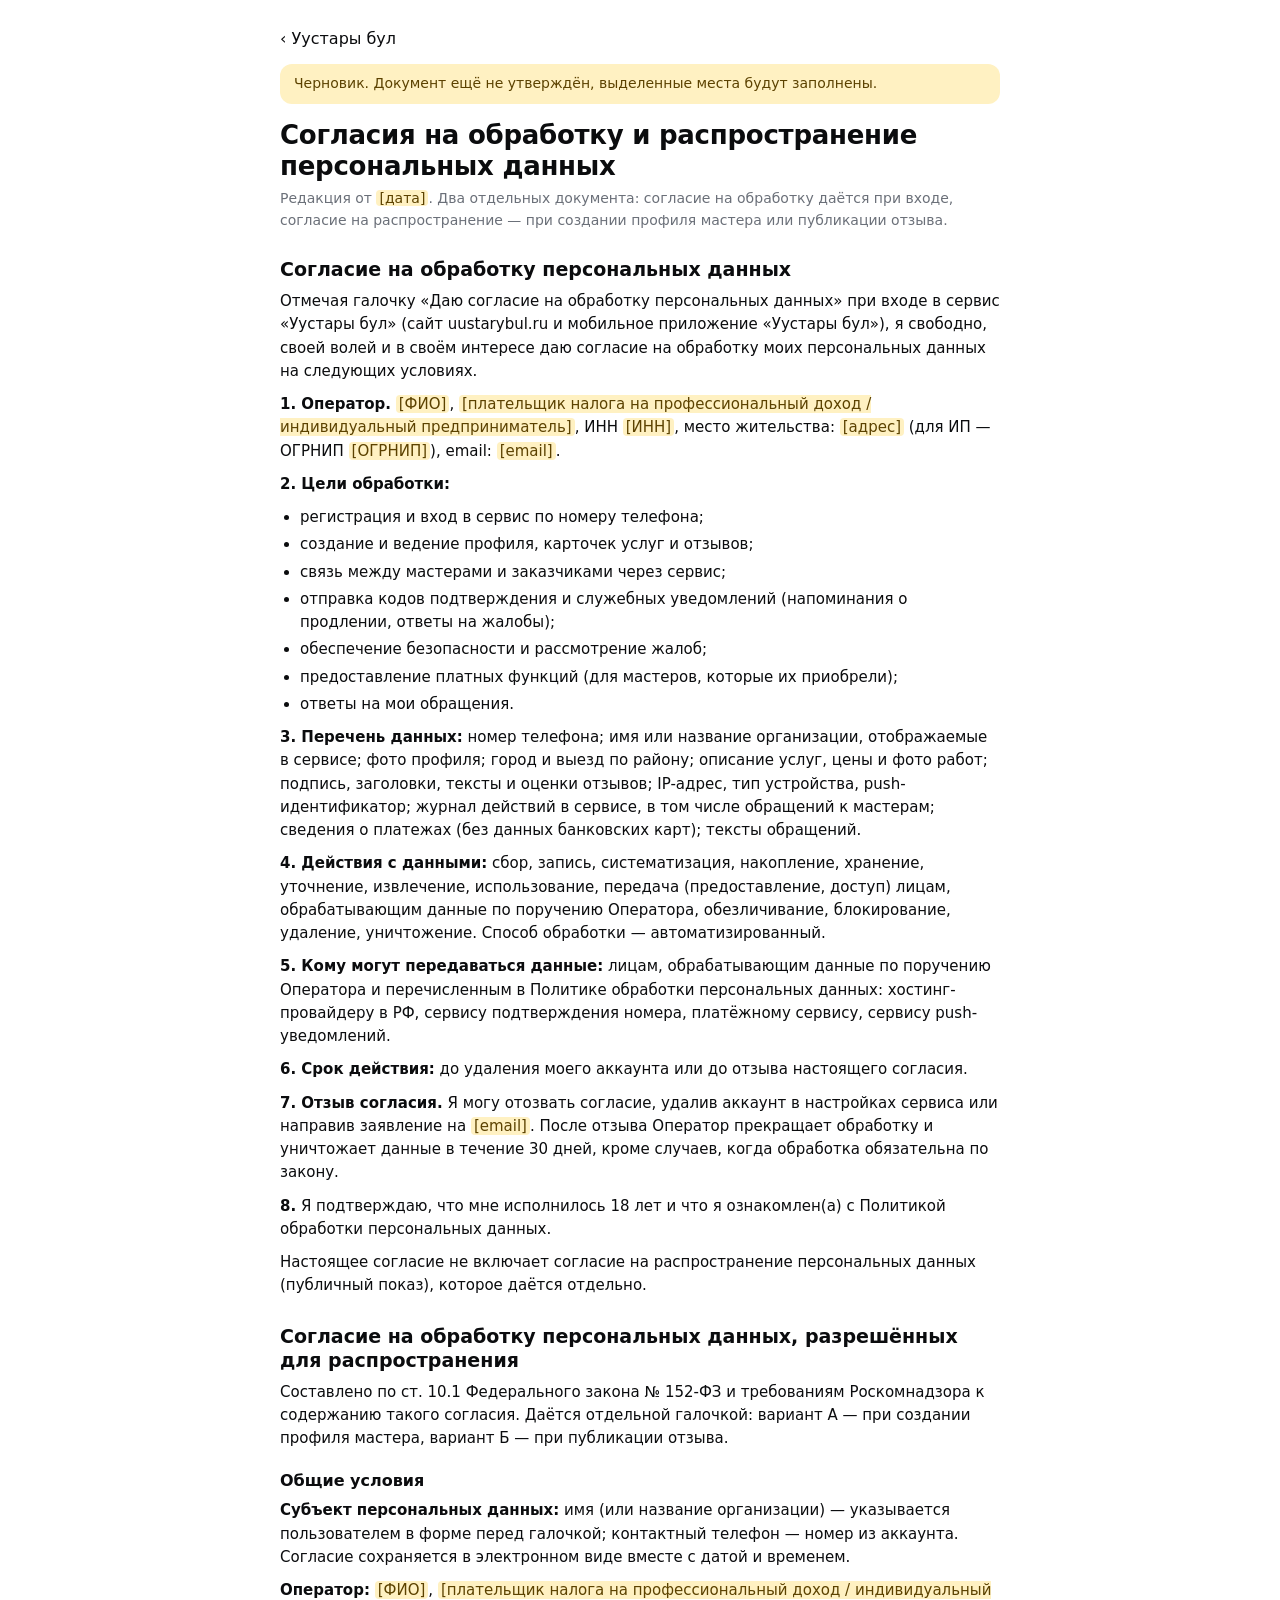
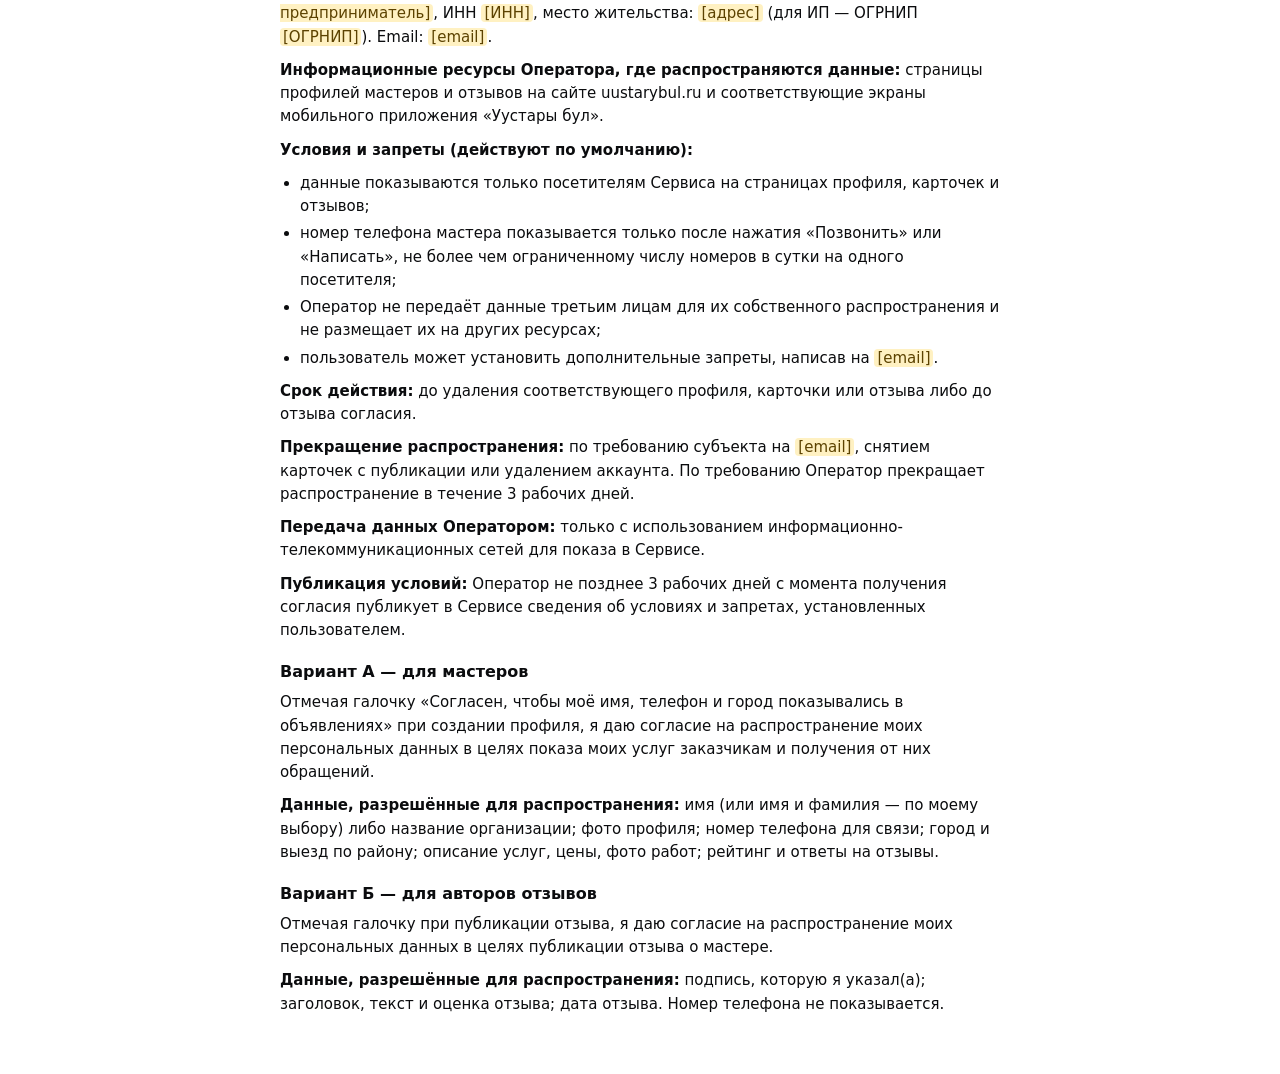
==== docs/consents.html @ a0ce07f3 "Документы в настройках (черновик): соглашение, политика, согласия, оферта — приведены к текущим реше" ====
<!doctype html>
<html lang="ru">
<head>
<meta charset="utf-8">
<meta name="viewport" content="width=device-width,initial-scale=1,viewport-fit=cover">
<title>Согласия на обработку и распространение персональных данных — Уустары бул</title>
<link rel="icon" type="image/png" href="../icons/favicon-64.png">
<style>
:root{--bg:#FFFFFF;--fg:#0B0C0E;--mu:#6B7079;--sf:#F4F4F6;--ln:#E5E5EA;--mk:#FFF1C2;--mkf:#5C4200;color-scheme:light}
@media (prefers-color-scheme:dark){:root{--bg:#1A1B1F;--fg:#F5F5F7;--mu:#9499A3;--sf:#24262B;--ln:#2E3035;--mk:#4A3B12;--mkf:#F7E2A6;color-scheme:dark}}
body{margin:0;background:var(--bg);color:var(--fg);font-family:'Onest',system-ui,-apple-system,'Segoe UI',sans-serif;-webkit-font-smoothing:antialiased}
main{max-width:720px;margin:0 auto;padding:16px 20px 48px}
a.back{display:inline-flex;align-items:center;height:44px;font-size:16px;font-weight:500;color:inherit;text-decoration:none}
</style>
<link rel="stylesheet" href="doc.css">
</head>
<body><main><a class="back" href="../">‹ Уустары бул</a>
<article class="doc">
<div class="draft">Черновик. Документ ещё не утверждён, выделенные места будут заполнены.</div>
<h1>Согласия на обработку и распространение персональных данных</h1>
<p class="meta">Редакция от <mark>[дата]</mark>. Два отдельных документа: согласие на обработку даётся при входе, согласие на распространение — при создании профиля мастера или публикации отзыва.</p>

<h2 id="processing">Согласие на обработку персональных данных</h2>
<p>Отмечая галочку «Даю согласие на обработку персональных данных» при входе в сервис «Уустары бул» (сайт uustarybul.ru и мобильное приложение «Уустары бул»), я свободно, своей волей и в своём интересе даю согласие на обработку моих персональных данных на следующих условиях.</p>
<p><b>1. Оператор.</b> <mark>[ФИО]</mark>, <mark>[плательщик налога на профессиональный доход / индивидуальный предприниматель]</mark>, ИНН <mark>[ИНН]</mark>, место жительства: <mark>[адрес]</mark> (для ИП — ОГРНИП <mark>[ОГРНИП]</mark>), email: <mark>[email]</mark>.</p>
<p><b>2. Цели обработки:</b></p>
<ul>
<li>регистрация и вход в сервис по номеру телефона;</li>
<li>создание и ведение профиля, карточек услуг и отзывов;</li>
<li>связь между мастерами и заказчиками через сервис;</li>
<li>отправка кодов подтверждения и служебных уведомлений (напоминания о продлении, ответы на жалобы);</li>
<li>обеспечение безопасности и рассмотрение жалоб;</li>
<li>предоставление платных функций (для мастеров, которые их приобрели);</li>
<li>ответы на мои обращения.</li>
</ul>
<p><b>3. Перечень данных:</b> номер телефона; имя или название организации, отображаемые в сервисе; фото профиля; город и выезд по району; описание услуг, цены и фото работ; подпись, заголовки, тексты и оценки отзывов; IP-адрес, тип устройства, push-идентификатор; журнал действий в сервисе, в том числе обращений к мастерам; сведения о платежах (без данных банковских карт); тексты обращений.</p>
<p><b>4. Действия с данными:</b> сбор, запись, систематизация, накопление, хранение, уточнение, извлечение, использование, передача (предоставление, доступ) лицам, обрабатывающим данные по поручению Оператора, обезличивание, блокирование, удаление, уничтожение. Способ обработки — автоматизированный.</p>
<p><b>5. Кому могут передаваться данные:</b> лицам, обрабатывающим данные по поручению Оператора и перечисленным в Политике обработки персональных данных: хостинг-провайдеру в РФ, сервису подтверждения номера, платёжному сервису, сервису push-уведомлений.</p>
<p><b>6. Срок действия:</b> до удаления моего аккаунта или до отзыва настоящего согласия.</p>
<p><b>7. Отзыв согласия.</b> Я могу отозвать согласие, удалив аккаунт в настройках сервиса или направив заявление на <mark>[email]</mark>. После отзыва Оператор прекращает обработку и уничтожает данные в течение 30 дней, кроме случаев, когда обработка обязательна по закону.</p>
<p><b>8.</b> Я подтверждаю, что мне исполнилось 18 лет и что я ознакомлен(а) с Политикой обработки персональных данных.</p>
<p>Настоящее согласие не включает согласие на распространение персональных данных (публичный показ), которое даётся отдельно.</p>

<h2 id="distribution">Согласие на обработку персональных данных, разрешённых для распространения</h2>
<p>Составлено по ст. 10.1 Федерального закона № 152-ФЗ и требованиям Роскомнадзора к содержанию такого согласия. Даётся отдельной галочкой: вариант А — при создании профиля мастера, вариант Б — при публикации отзыва.</p>
<h3>Общие условия</h3>
<p><b>Субъект персональных данных:</b> имя (или название организации) — указывается пользователем в форме перед галочкой; контактный телефон — номер из аккаунта. Согласие сохраняется в электронном виде вместе с датой и временем.</p>
<p><b>Оператор:</b> <mark>[ФИО]</mark>, <mark>[плательщик налога на профессиональный доход / индивидуальный предприниматель]</mark>, ИНН <mark>[ИНН]</mark>, место жительства: <mark>[адрес]</mark> (для ИП — ОГРНИП <mark>[ОГРНИП]</mark>). Email: <mark>[email]</mark>.</p>
<p><b>Информационные ресурсы Оператора, где распространяются данные:</b> страницы профилей мастеров и отзывов на сайте uustarybul.ru и соответствующие экраны мобильного приложения «Уустары бул».</p>
<p><b>Условия и запреты (действуют по умолчанию):</b></p>
<ul>
<li>данные показываются только посетителям Сервиса на страницах профиля, карточек и отзывов;</li>
<li>номер телефона мастера показывается только после нажатия «Позвонить» или «Написать», не более чем ограниченному числу номеров в сутки на одного посетителя;</li>
<li>Оператор не передаёт данные третьим лицам для их собственного распространения и не размещает их на других ресурсах;</li>
<li>пользователь может установить дополнительные запреты, написав на <mark>[email]</mark>.</li>
</ul>
<p><b>Срок действия:</b> до удаления соответствующего профиля, карточки или отзыва либо до отзыва согласия.</p>
<p><b>Прекращение распространения:</b> по требованию субъекта на <mark>[email]</mark>, снятием карточек с публикации или удалением аккаунта. По требованию Оператор прекращает распространение в течение 3 рабочих дней.</p>
<p><b>Передача данных Оператором:</b> только с использованием информационно-телекоммуникационных сетей для показа в Сервисе.</p>
<p><b>Публикация условий:</b> Оператор не позднее 3 рабочих дней с момента получения согласия публикует в Сервисе сведения об условиях и запретах, установленных пользователем.</p>
<h3>Вариант А — для мастеров</h3>
<p>Отмечая галочку «Согласен, чтобы моё имя, телефон и город показывались в объявлениях» при создании профиля, я даю согласие на распространение моих персональных данных в целях показа моих услуг заказчикам и получения от них обращений.</p>
<p><b>Данные, разрешённые для распространения:</b> имя (или имя и фамилия — по моему выбору) либо название организации; фото профиля; номер телефона для связи; город и выезд по району; описание услуг, цены, фото работ; рейтинг и ответы на отзывы.</p>
<h3>Вариант Б — для авторов отзывов</h3>
<p>Отмечая галочку при публикации отзыва, я даю согласие на распространение моих персональных данных в целях публикации отзыва о мастере.</p>
<p><b>Данные, разрешённые для распространения:</b> подпись, которую я указал(а); заголовок, текст и оценка отзыва; дата отзыва. Номер телефона не показывается.</p>

</article></main></body>
</html>
---- docs/doc.css ----
/* Оформление документов — и на отдельной странице, и внутри приложения */
.doc{font-size:15px;line-height:1.55}
.doc h1{font-size:26px;line-height:1.2;margin:8px 0 6px;letter-spacing:-.01em}
.doc h2{font-size:19px;line-height:1.3;margin:26px 0 8px}
.doc h3{font-size:16px;margin:18px 0 6px}
.doc p{margin:0 0 10px}
.doc ul{margin:0 0 10px;padding-left:20px}
.doc li{margin-bottom:4px}
.doc .meta{color:var(--mu);font-size:14px}
.doc .draft{background:var(--mk);color:var(--mkf);border-radius:12px;padding:10px 14px;font-size:14px;line-height:1.4;margin:4px 0 16px}
.doc mark{background:var(--mk);color:var(--mkf);border-radius:4px;padding:0 3px}
.doc .tbl{overflow-x:auto;margin:0 -20px 12px;padding:0 20px}
.doc table{border-collapse:collapse;font-size:13px;line-height:1.4;min-width:560px}
.doc th,.doc td{border:.5px solid var(--ln);padding:8px;text-align:left;vertical-align:top}
.doc th{background:var(--sf);font-weight:600}
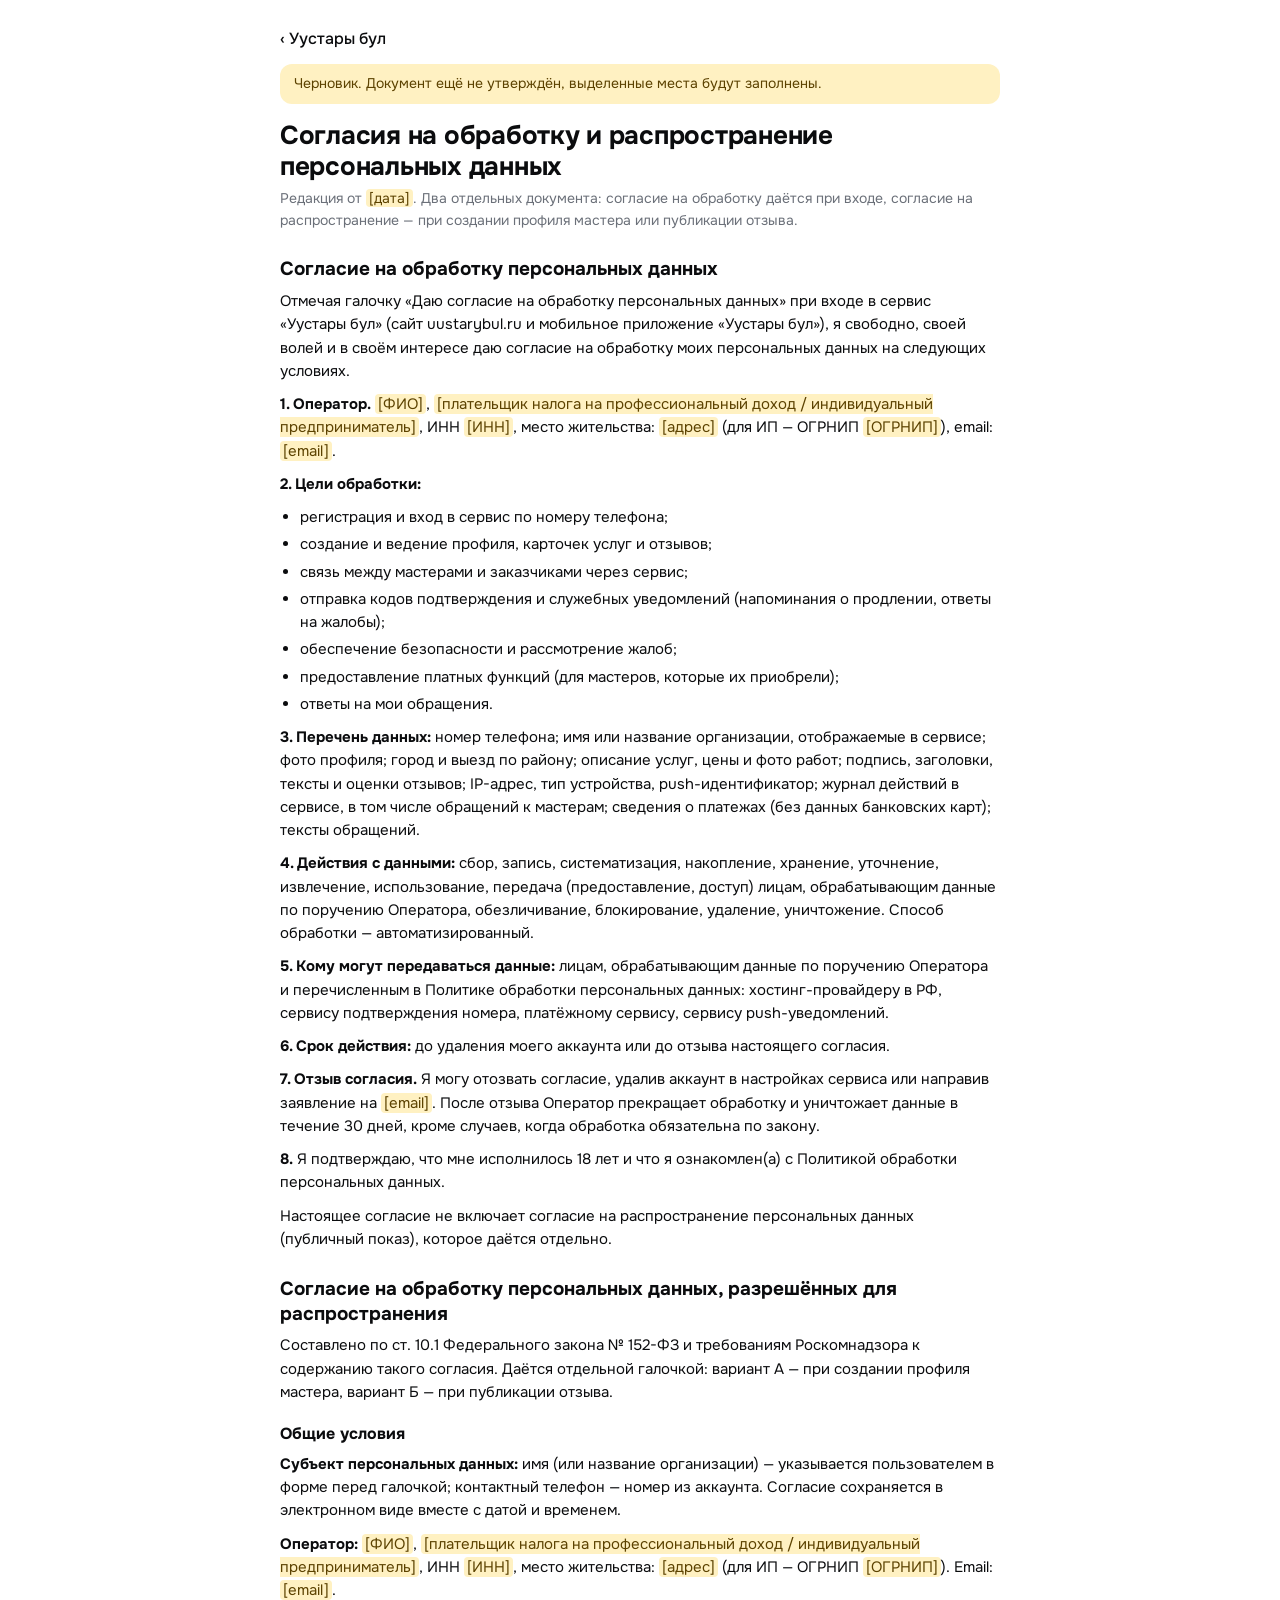
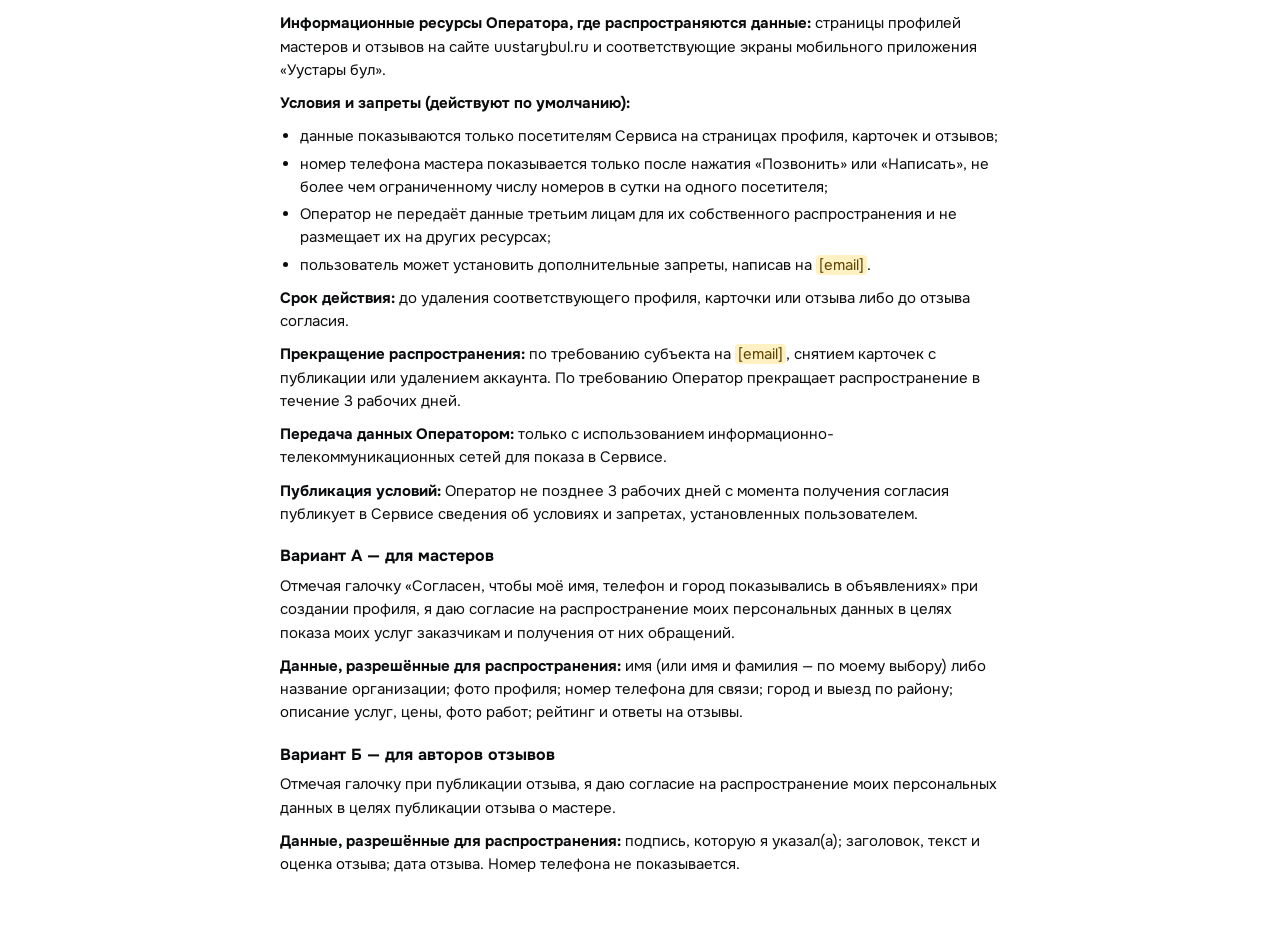
==== commit daf2862d: "Шрифт Onest со своего сервера вместо Google Fonts; в Политике — хостинг АО «ИОТ» (FirstVDS) Co-Autho" ====
--- a/docs/consents.html
+++ b/docs/consents.html
@@ -12,6 +12,7 @@
 main{max-width:720px;margin:0 auto;padding:16px 20px 48px}
 a.back{display:inline-flex;align-items:center;height:44px;font-size:16px;font-weight:500;color:inherit;text-decoration:none}
 </style>
+<link rel="stylesheet" href="../fonts/onest.css">
 <link rel="stylesheet" href="doc.css">
 </head>
 <body><main><a class="back" href="../">‹ Уустары бул</a>
--- a/fonts/onest.css
+++ b/fonts/onest.css
@@ -0,0 +1,6 @@
+/* Шрифт Onest (SIL OFL 1.1, fonts/OFL.txt) — со своего сервера, без Google Fonts.
+   Переменная толщина 100–900; браузер скачивает только нужные наборы букв. Источник: @fontsource-variable/onest 5.3.1 */
+@font-face{font-family:'Onest';font-style:normal;font-display:swap;font-weight:100 900;src:url(onest-cyrillic.woff2) format('woff2');unicode-range:U+0301,U+0400-045F,U+0490-0491,U+04B0-04B1,U+2116}
+@font-face{font-family:'Onest';font-style:normal;font-display:swap;font-weight:100 900;src:url(onest-cyrillic-ext.woff2) format('woff2');unicode-range:U+0460-052F,U+1C80-1C8A,U+20B4,U+2DE0-2DFF,U+A640-A69F,U+FE2E-FE2F}
+@font-face{font-family:'Onest';font-style:normal;font-display:swap;font-weight:100 900;src:url(onest-latin.woff2) format('woff2');unicode-range:U+0000-00FF,U+0131,U+0152-0153,U+02BB-02BC,U+02C6,U+02DA,U+02DC,U+0304,U+0308,U+0329,U+2000-206F,U+20AC,U+2122,U+2191,U+2193,U+2212,U+2215,U+FEFF,U+FFFD}
+@font-face{font-family:'Onest';font-style:normal;font-display:swap;font-weight:100 900;src:url(onest-latin-ext.woff2) format('woff2');unicode-range:U+0100-02BA,U+02BD-02C5,U+02C7-02CC,U+02CE-02D7,U+02DD-02FF,U+0304,U+0308,U+0329,U+1D00-1DBF,U+1E00-1E9F,U+1EF2-1EFF,U+2020,U+20A0-20AB,U+20AD-20C0,U+2113,U+2C60-2C7F,U+A720-A7FF}
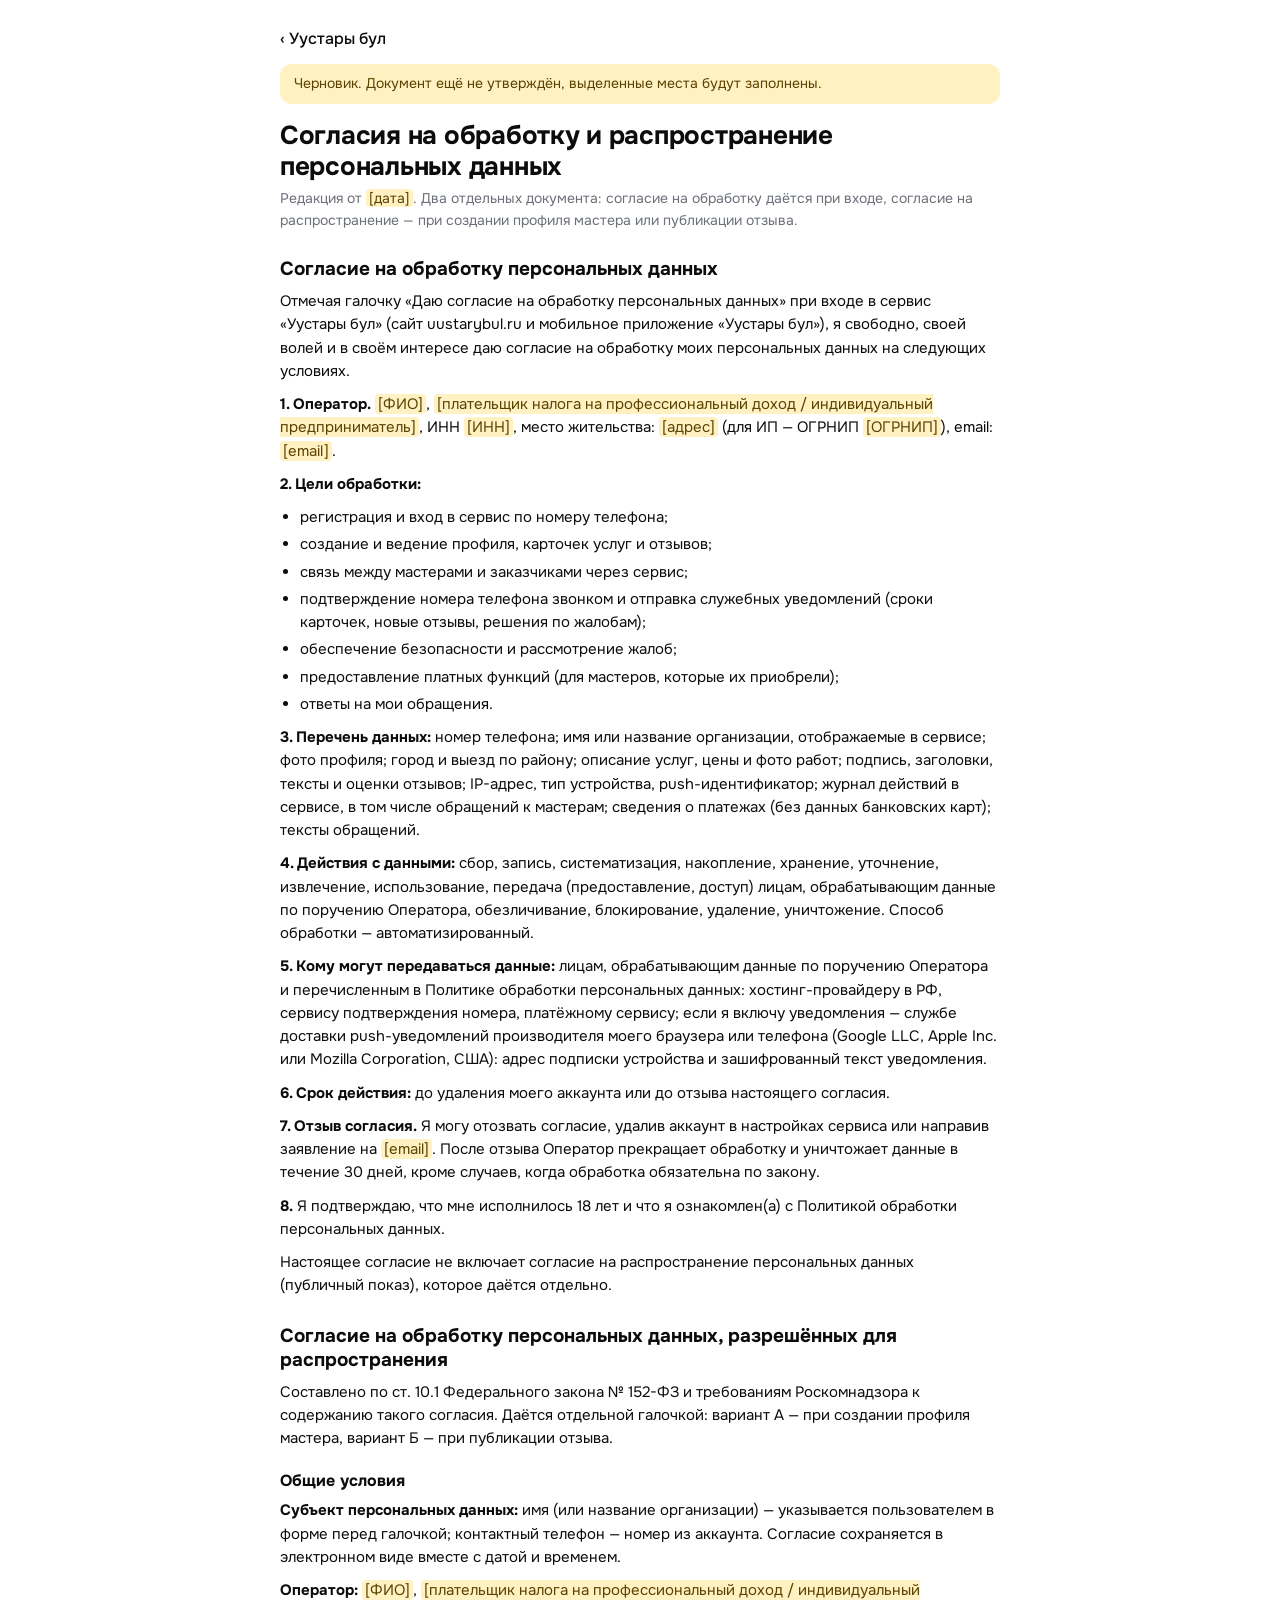
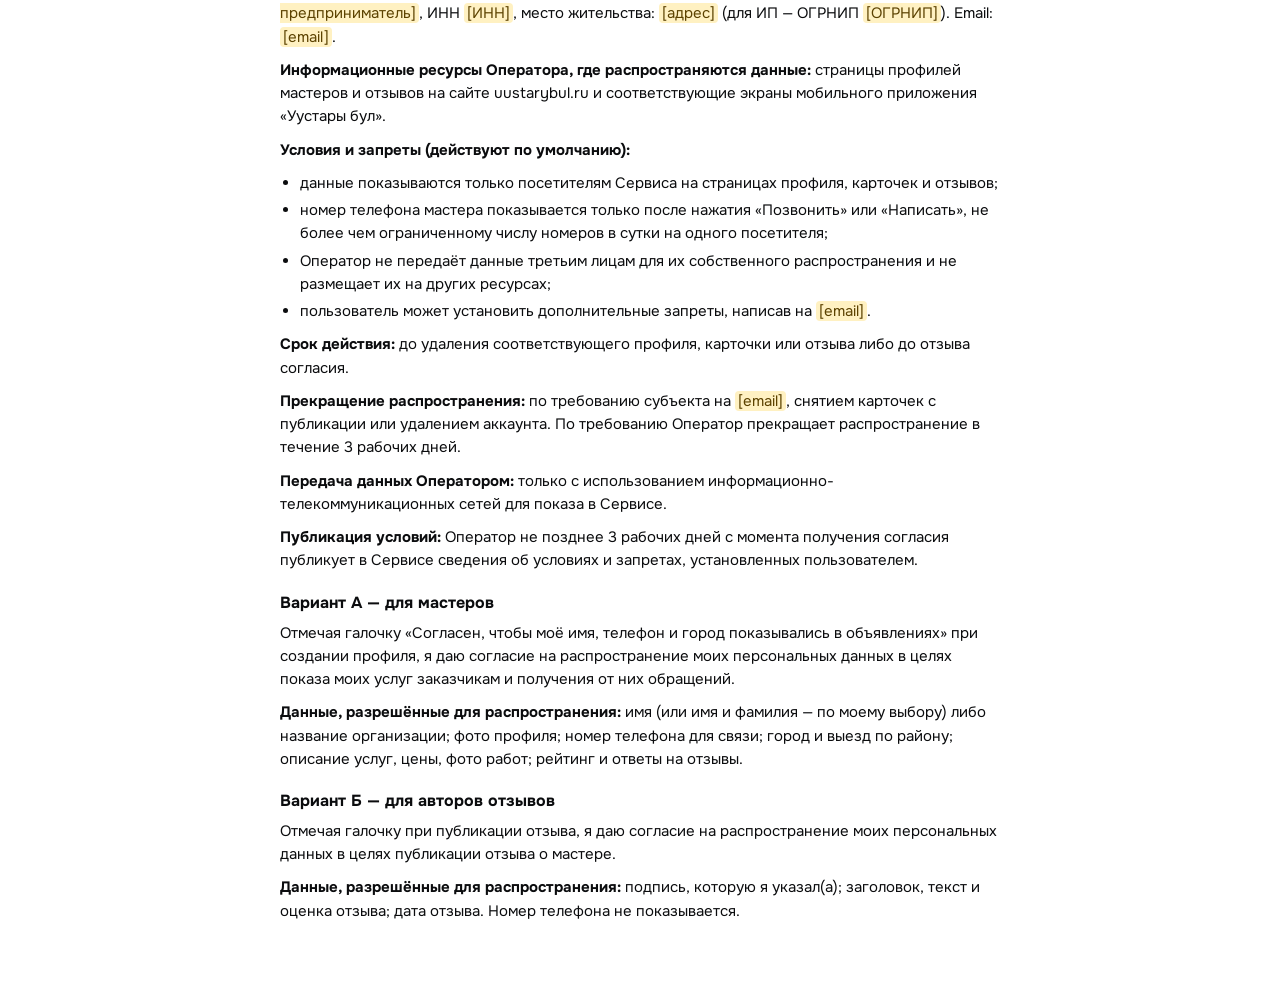
==== commit 978ae2d5: "Документы под то, как есть: push за границу (п. 7.3), без аналитики и cookie (разд. 8), сроки журнал" ====
--- a/docs/consents.html
+++ b/docs/consents.html
@@ -29,14 +29,14 @@
 <li>регистрация и вход в сервис по номеру телефона;</li>
 <li>создание и ведение профиля, карточек услуг и отзывов;</li>
 <li>связь между мастерами и заказчиками через сервис;</li>
-<li>отправка кодов подтверждения и служебных уведомлений (напоминания о продлении, ответы на жалобы);</li>
+<li>подтверждение номера телефона звонком и отправка служебных уведомлений (сроки карточек, новые отзывы, решения по жалобам);</li>
 <li>обеспечение безопасности и рассмотрение жалоб;</li>
 <li>предоставление платных функций (для мастеров, которые их приобрели);</li>
 <li>ответы на мои обращения.</li>
 </ul>
 <p><b>3. Перечень данных:</b> номер телефона; имя или название организации, отображаемые в сервисе; фото профиля; город и выезд по району; описание услуг, цены и фото работ; подпись, заголовки, тексты и оценки отзывов; IP-адрес, тип устройства, push-идентификатор; журнал действий в сервисе, в том числе обращений к мастерам; сведения о платежах (без данных банковских карт); тексты обращений.</p>
 <p><b>4. Действия с данными:</b> сбор, запись, систематизация, накопление, хранение, уточнение, извлечение, использование, передача (предоставление, доступ) лицам, обрабатывающим данные по поручению Оператора, обезличивание, блокирование, удаление, уничтожение. Способ обработки — автоматизированный.</p>
-<p><b>5. Кому могут передаваться данные:</b> лицам, обрабатывающим данные по поручению Оператора и перечисленным в Политике обработки персональных данных: хостинг-провайдеру в РФ, сервису подтверждения номера, платёжному сервису, сервису push-уведомлений.</p>
+<p><b>5. Кому могут передаваться данные:</b> лицам, обрабатывающим данные по поручению Оператора и перечисленным в Политике обработки персональных данных: хостинг-провайдеру в РФ, сервису подтверждения номера, платёжному сервису; если я включу уведомления — службе доставки push-уведомлений производителя моего браузера или телефона (Google LLC, Apple Inc. или Mozilla Corporation, США): адрес подписки устройства и зашифрованный текст уведомления.</p>
 <p><b>6. Срок действия:</b> до удаления моего аккаунта или до отзыва настоящего согласия.</p>
 <p><b>7. Отзыв согласия.</b> Я могу отозвать согласие, удалив аккаунт в настройках сервиса или направив заявление на <mark>[email]</mark>. После отзыва Оператор прекращает обработку и уничтожает данные в течение 30 дней, кроме случаев, когда обработка обязательна по закону.</p>
 <p><b>8.</b> Я подтверждаю, что мне исполнилось 18 лет и что я ознакомлен(а) с Политикой обработки персональных данных.</p>
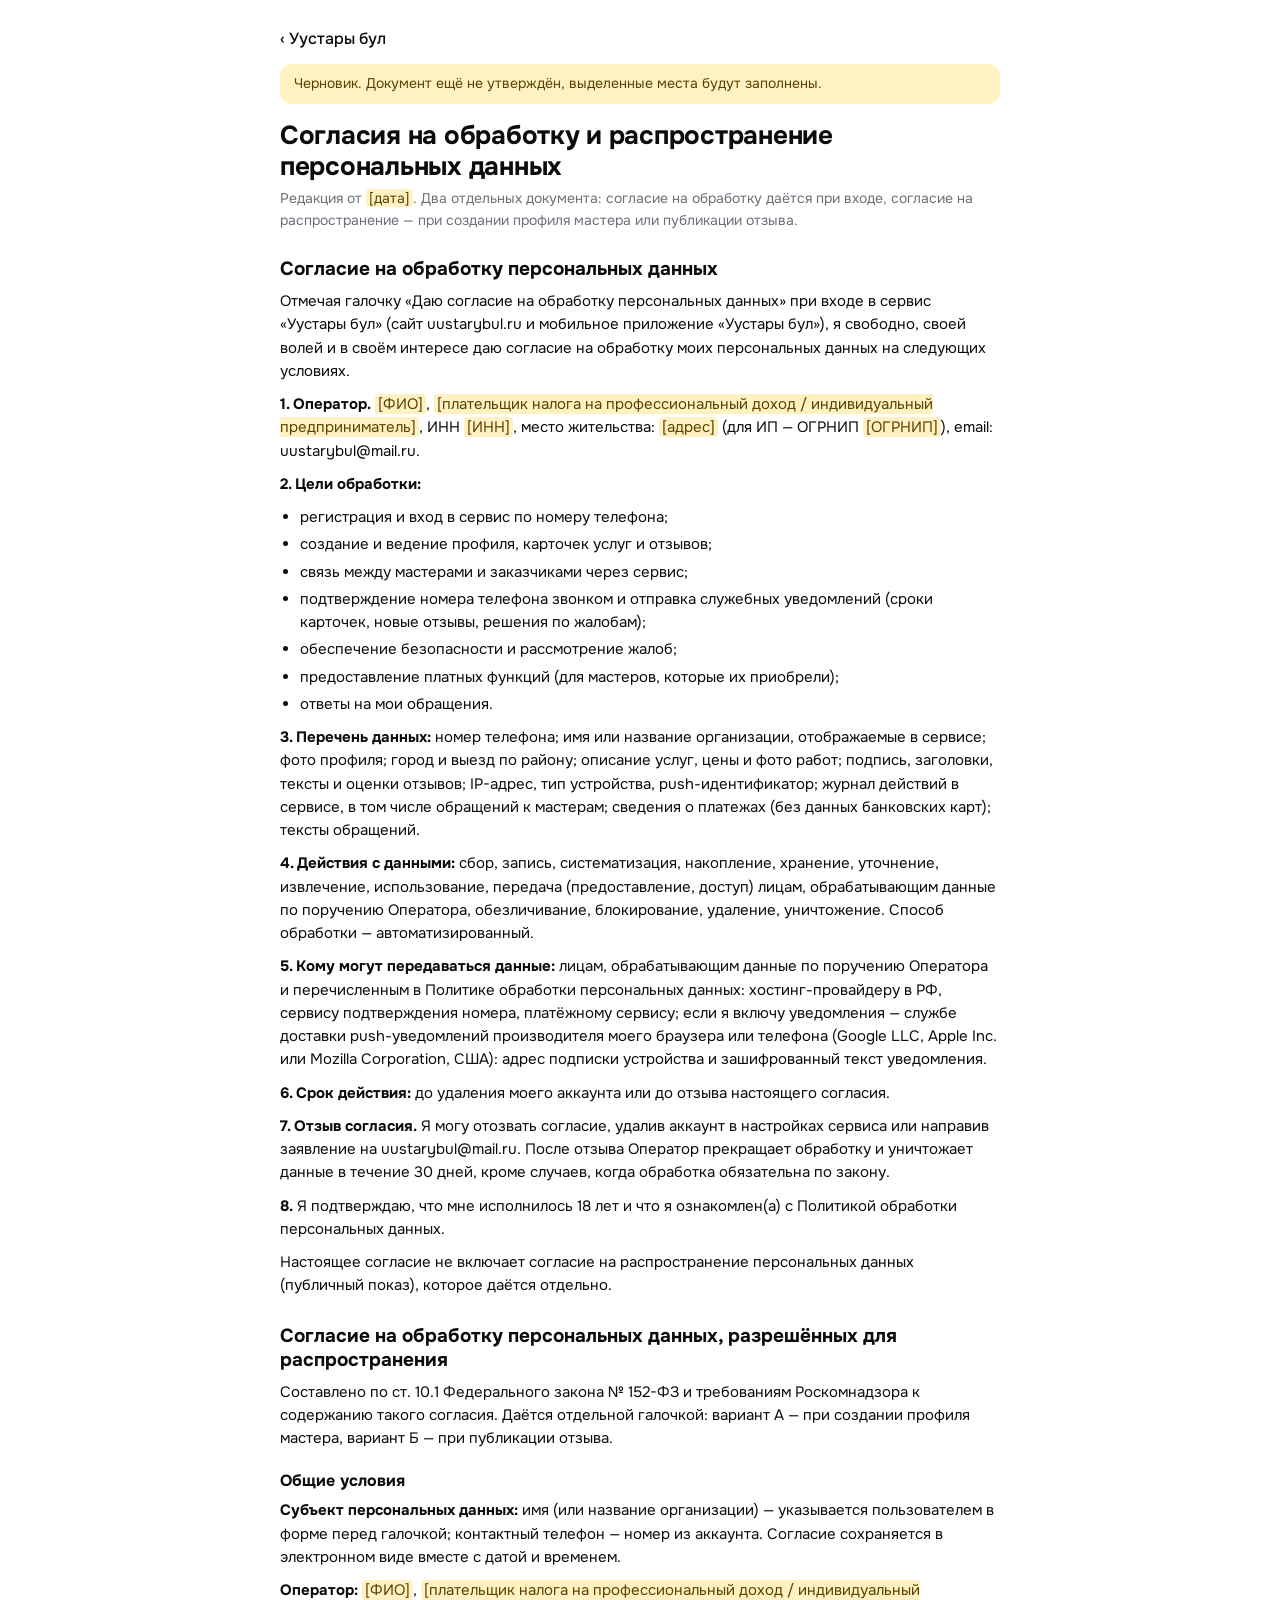
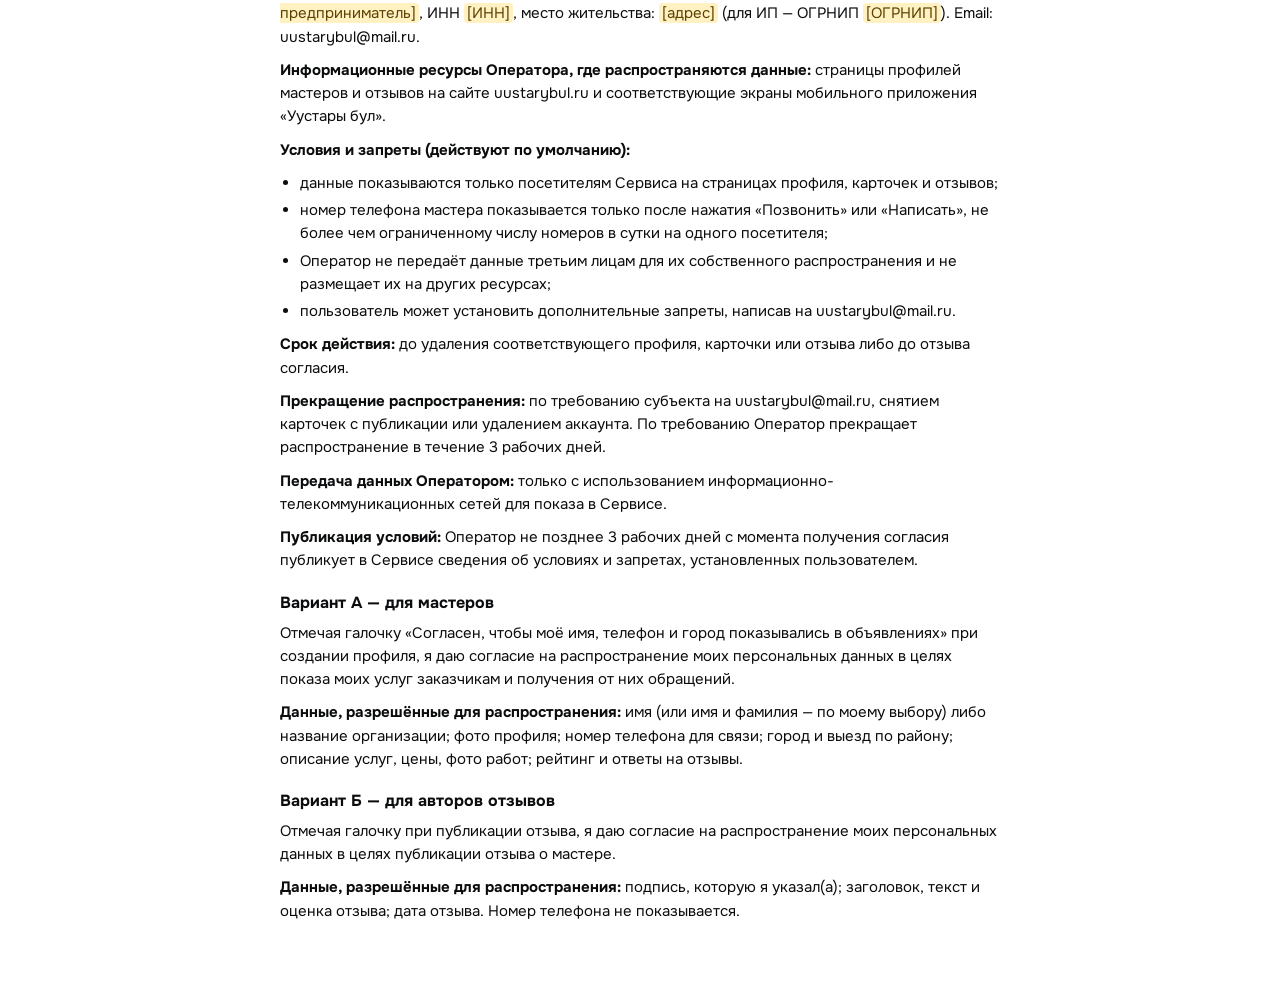
==== commit 91f89be1: "Документы: email для обращений uustarybul@mail.ru Co-Authored-By: Claude Opus 5.5 <noreply@anthropic" ====
--- a/docs/consents.html
+++ b/docs/consents.html
@@ -15,6 +15,7 @@
 <link rel="stylesheet" href="../fonts/onest.css">
 <link rel="stylesheet" href="doc.css">
 </head>
+<script>if(/github\.io$/.test(location.hostname))location.replace('https://uustarybul.ru/docs/'+location.pathname.split('/').pop()+location.hash)</script>
 <body><main><a class="back" href="../">‹ Уустары бул</a>
 <article class="doc">
 <div class="draft">Черновик. Документ ещё не утверждён, выделенные места будут заполнены.</div>
@@ -23,7 +24,7 @@
 
 <h2 id="processing">Согласие на обработку персональных данных</h2>
 <p>Отмечая галочку «Даю согласие на обработку персональных данных» при входе в сервис «Уустары бул» (сайт uustarybul.ru и мобильное приложение «Уустары бул»), я свободно, своей волей и в своём интересе даю согласие на обработку моих персональных данных на следующих условиях.</p>
-<p><b>1. Оператор.</b> <mark>[ФИО]</mark>, <mark>[плательщик налога на профессиональный доход / индивидуальный предприниматель]</mark>, ИНН <mark>[ИНН]</mark>, место жительства: <mark>[адрес]</mark> (для ИП — ОГРНИП <mark>[ОГРНИП]</mark>), email: <mark>[email]</mark>.</p>
+<p><b>1. Оператор.</b> <mark>[ФИО]</mark>, <mark>[плательщик налога на профессиональный доход / индивидуальный предприниматель]</mark>, ИНН <mark>[ИНН]</mark>, место жительства: <mark>[адрес]</mark> (для ИП — ОГРНИП <mark>[ОГРНИП]</mark>), email: uustarybul@mail.ru.</p>
 <p><b>2. Цели обработки:</b></p>
 <ul>
 <li>регистрация и вход в сервис по номеру телефона;</li>
@@ -38,7 +39,7 @@
 <p><b>4. Действия с данными:</b> сбор, запись, систематизация, накопление, хранение, уточнение, извлечение, использование, передача (предоставление, доступ) лицам, обрабатывающим данные по поручению Оператора, обезличивание, блокирование, удаление, уничтожение. Способ обработки — автоматизированный.</p>
 <p><b>5. Кому могут передаваться данные:</b> лицам, обрабатывающим данные по поручению Оператора и перечисленным в Политике обработки персональных данных: хостинг-провайдеру в РФ, сервису подтверждения номера, платёжному сервису; если я включу уведомления — службе доставки push-уведомлений производителя моего браузера или телефона (Google LLC, Apple Inc. или Mozilla Corporation, США): адрес подписки устройства и зашифрованный текст уведомления.</p>
 <p><b>6. Срок действия:</b> до удаления моего аккаунта или до отзыва настоящего согласия.</p>
-<p><b>7. Отзыв согласия.</b> Я могу отозвать согласие, удалив аккаунт в настройках сервиса или направив заявление на <mark>[email]</mark>. После отзыва Оператор прекращает обработку и уничтожает данные в течение 30 дней, кроме случаев, когда обработка обязательна по закону.</p>
+<p><b>7. Отзыв согласия.</b> Я могу отозвать согласие, удалив аккаунт в настройках сервиса или направив заявление на uustarybul@mail.ru. После отзыва Оператор прекращает обработку и уничтожает данные в течение 30 дней, кроме случаев, когда обработка обязательна по закону.</p>
 <p><b>8.</b> Я подтверждаю, что мне исполнилось 18 лет и что я ознакомлен(а) с Политикой обработки персональных данных.</p>
 <p>Настоящее согласие не включает согласие на распространение персональных данных (публичный показ), которое даётся отдельно.</p>
 
@@ -46,17 +47,17 @@
 <p>Составлено по ст. 10.1 Федерального закона № 152-ФЗ и требованиям Роскомнадзора к содержанию такого согласия. Даётся отдельной галочкой: вариант А — при создании профиля мастера, вариант Б — при публикации отзыва.</p>
 <h3>Общие условия</h3>
 <p><b>Субъект персональных данных:</b> имя (или название организации) — указывается пользователем в форме перед галочкой; контактный телефон — номер из аккаунта. Согласие сохраняется в электронном виде вместе с датой и временем.</p>
-<p><b>Оператор:</b> <mark>[ФИО]</mark>, <mark>[плательщик налога на профессиональный доход / индивидуальный предприниматель]</mark>, ИНН <mark>[ИНН]</mark>, место жительства: <mark>[адрес]</mark> (для ИП — ОГРНИП <mark>[ОГРНИП]</mark>). Email: <mark>[email]</mark>.</p>
+<p><b>Оператор:</b> <mark>[ФИО]</mark>, <mark>[плательщик налога на профессиональный доход / индивидуальный предприниматель]</mark>, ИНН <mark>[ИНН]</mark>, место жительства: <mark>[адрес]</mark> (для ИП — ОГРНИП <mark>[ОГРНИП]</mark>). Email: uustarybul@mail.ru.</p>
 <p><b>Информационные ресурсы Оператора, где распространяются данные:</b> страницы профилей мастеров и отзывов на сайте uustarybul.ru и соответствующие экраны мобильного приложения «Уустары бул».</p>
 <p><b>Условия и запреты (действуют по умолчанию):</b></p>
 <ul>
 <li>данные показываются только посетителям Сервиса на страницах профиля, карточек и отзывов;</li>
 <li>номер телефона мастера показывается только после нажатия «Позвонить» или «Написать», не более чем ограниченному числу номеров в сутки на одного посетителя;</li>
 <li>Оператор не передаёт данные третьим лицам для их собственного распространения и не размещает их на других ресурсах;</li>
-<li>пользователь может установить дополнительные запреты, написав на <mark>[email]</mark>.</li>
+<li>пользователь может установить дополнительные запреты, написав на uustarybul@mail.ru.</li>
 </ul>
 <p><b>Срок действия:</b> до удаления соответствующего профиля, карточки или отзыва либо до отзыва согласия.</p>
-<p><b>Прекращение распространения:</b> по требованию субъекта на <mark>[email]</mark>, снятием карточек с публикации или удалением аккаунта. По требованию Оператор прекращает распространение в течение 3 рабочих дней.</p>
+<p><b>Прекращение распространения:</b> по требованию субъекта на uustarybul@mail.ru, снятием карточек с публикации или удалением аккаунта. По требованию Оператор прекращает распространение в течение 3 рабочих дней.</p>
 <p><b>Передача данных Оператором:</b> только с использованием информационно-телекоммуникационных сетей для показа в Сервисе.</p>
 <p><b>Публикация условий:</b> Оператор не позднее 3 рабочих дней с момента получения согласия публикует в Сервисе сведения об условиях и запретах, установленных пользователем.</p>
 <h3>Вариант А — для мастеров</h3>
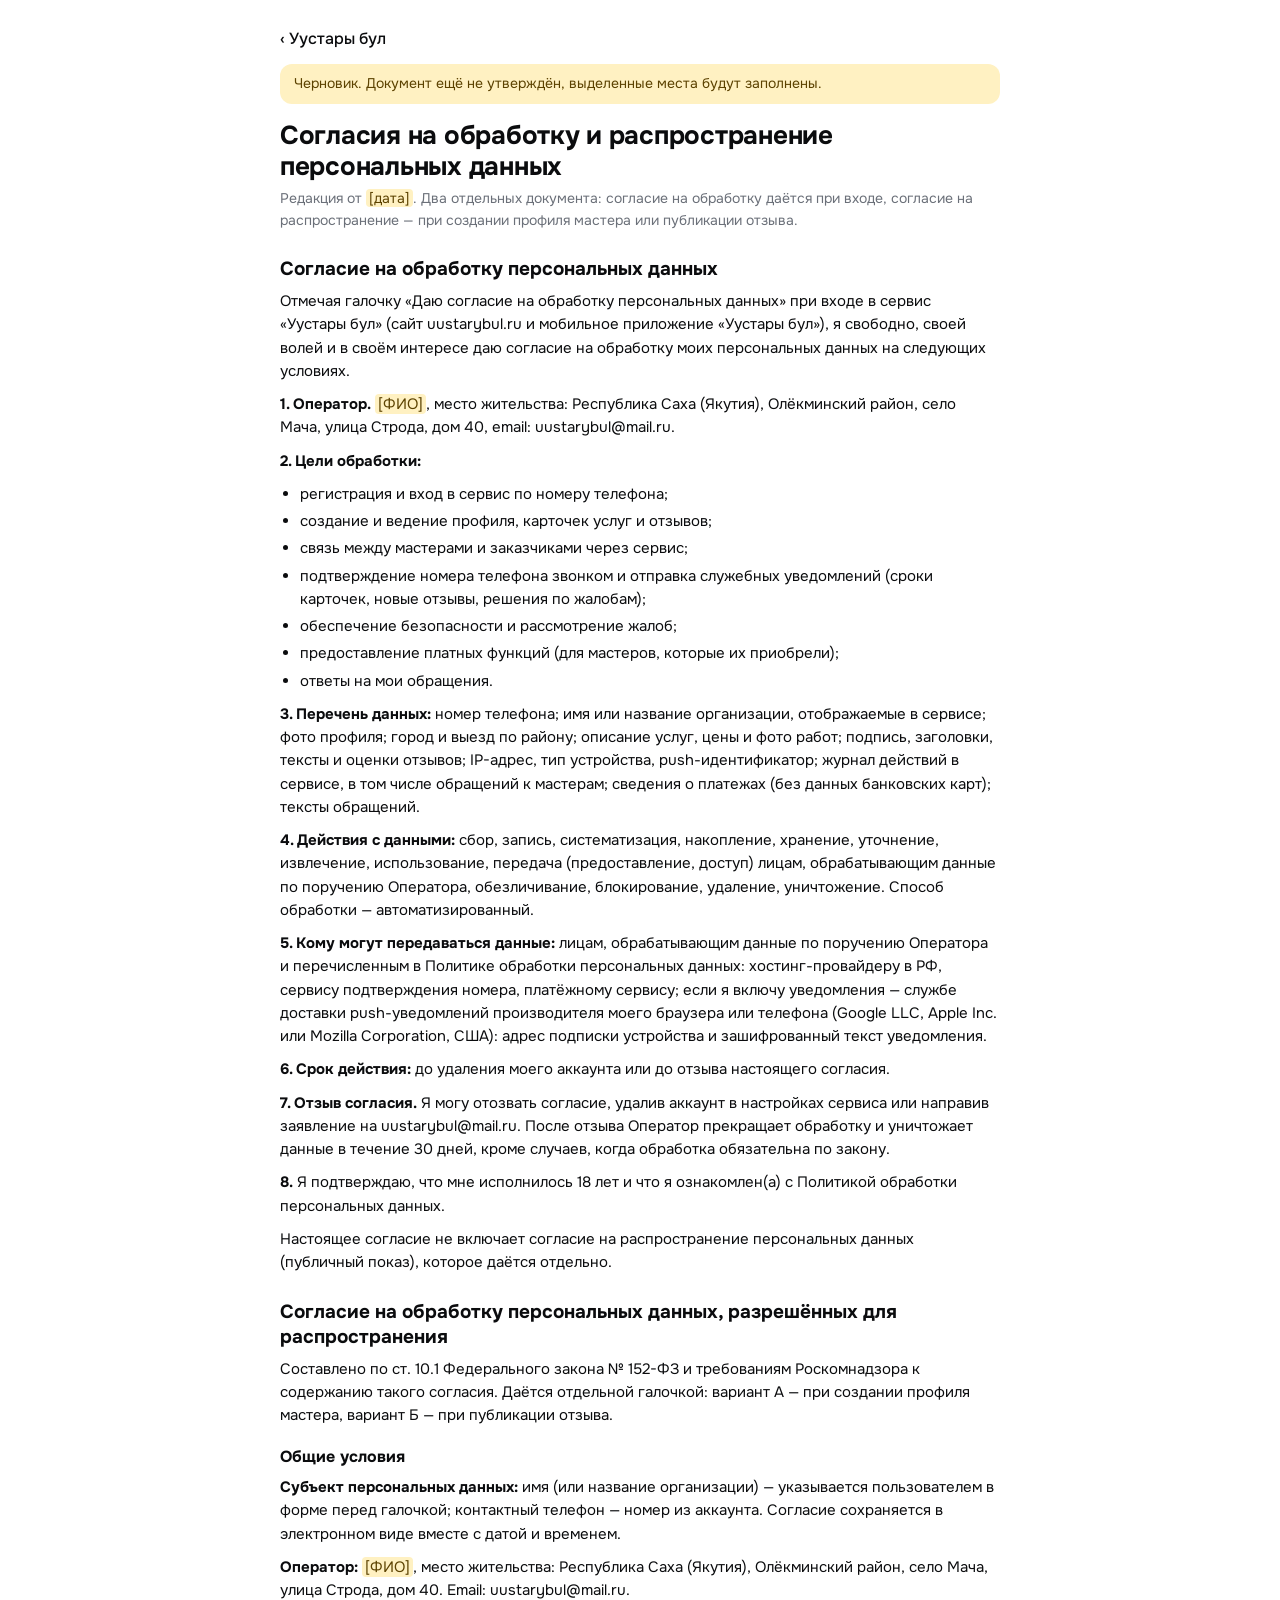
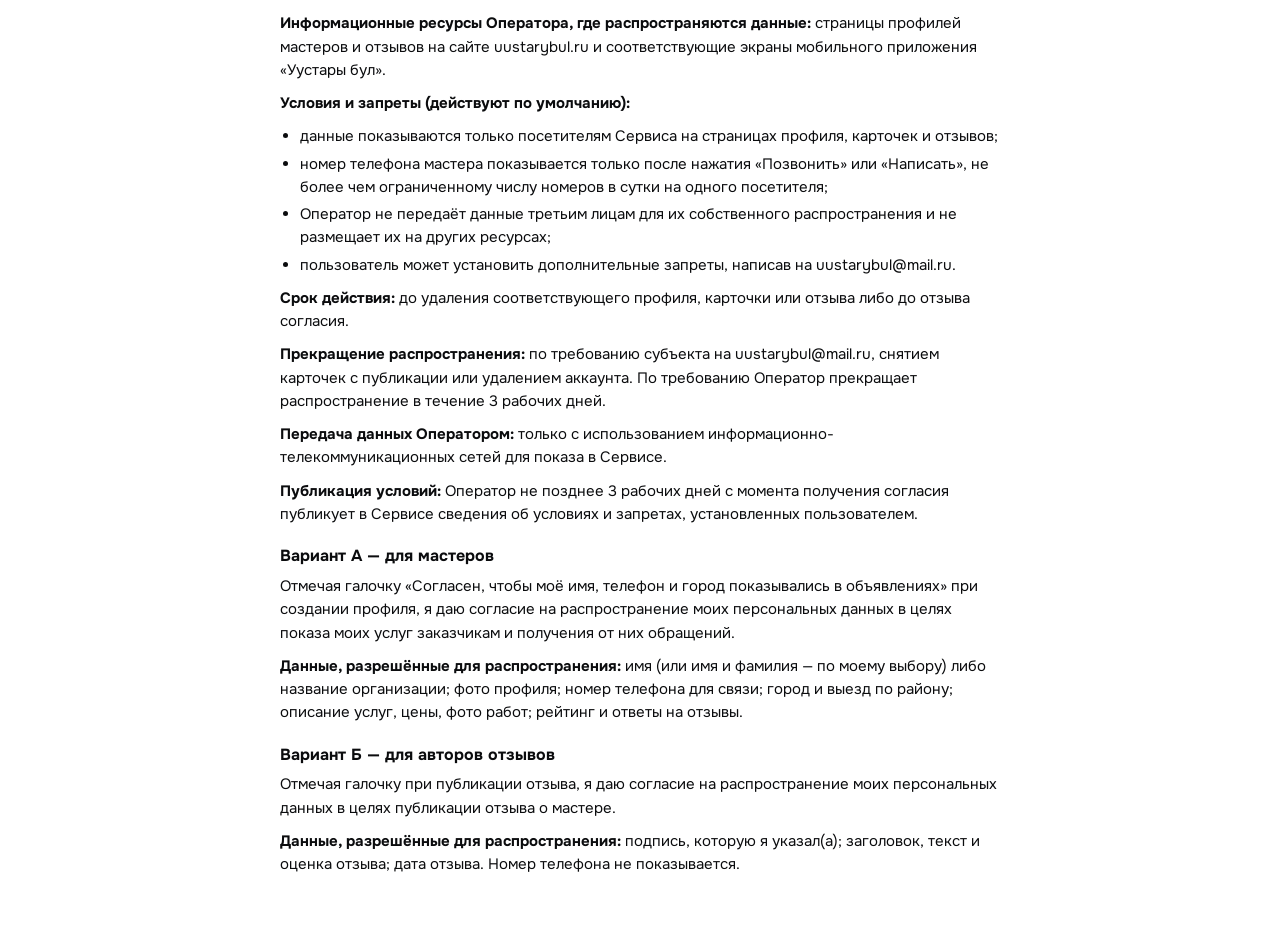
==== commit f3b47c60: "Документы: оператор — физлицо, место жительства; ИНН и ОГРНИП убраны (кроме оферты — к оплате Про) C" ====
--- a/docs/consents.html
+++ b/docs/consents.html
@@ -24,7 +24,7 @@
 
 <h2 id="processing">Согласие на обработку персональных данных</h2>
 <p>Отмечая галочку «Даю согласие на обработку персональных данных» при входе в сервис «Уустары бул» (сайт uustarybul.ru и мобильное приложение «Уустары бул»), я свободно, своей волей и в своём интересе даю согласие на обработку моих персональных данных на следующих условиях.</p>
-<p><b>1. Оператор.</b> <mark>[ФИО]</mark>, <mark>[плательщик налога на профессиональный доход / индивидуальный предприниматель]</mark>, ИНН <mark>[ИНН]</mark>, место жительства: <mark>[адрес]</mark> (для ИП — ОГРНИП <mark>[ОГРНИП]</mark>), email: uustarybul@mail.ru.</p>
+<p><b>1. Оператор.</b> <mark>[ФИО]</mark>, место жительства: Республика Саха (Якутия), Олёкминский район, село Мача, улица Строда, дом 40, email: uustarybul@mail.ru.</p>
 <p><b>2. Цели обработки:</b></p>
 <ul>
 <li>регистрация и вход в сервис по номеру телефона;</li>
@@ -47,7 +47,7 @@
 <p>Составлено по ст. 10.1 Федерального закона № 152-ФЗ и требованиям Роскомнадзора к содержанию такого согласия. Даётся отдельной галочкой: вариант А — при создании профиля мастера, вариант Б — при публикации отзыва.</p>
 <h3>Общие условия</h3>
 <p><b>Субъект персональных данных:</b> имя (или название организации) — указывается пользователем в форме перед галочкой; контактный телефон — номер из аккаунта. Согласие сохраняется в электронном виде вместе с датой и временем.</p>
-<p><b>Оператор:</b> <mark>[ФИО]</mark>, <mark>[плательщик налога на профессиональный доход / индивидуальный предприниматель]</mark>, ИНН <mark>[ИНН]</mark>, место жительства: <mark>[адрес]</mark> (для ИП — ОГРНИП <mark>[ОГРНИП]</mark>). Email: uustarybul@mail.ru.</p>
+<p><b>Оператор:</b> <mark>[ФИО]</mark>, место жительства: Республика Саха (Якутия), Олёкминский район, село Мача, улица Строда, дом 40. Email: uustarybul@mail.ru.</p>
 <p><b>Информационные ресурсы Оператора, где распространяются данные:</b> страницы профилей мастеров и отзывов на сайте uustarybul.ru и соответствующие экраны мобильного приложения «Уустары бул».</p>
 <p><b>Условия и запреты (действуют по умолчанию):</b></p>
 <ul>
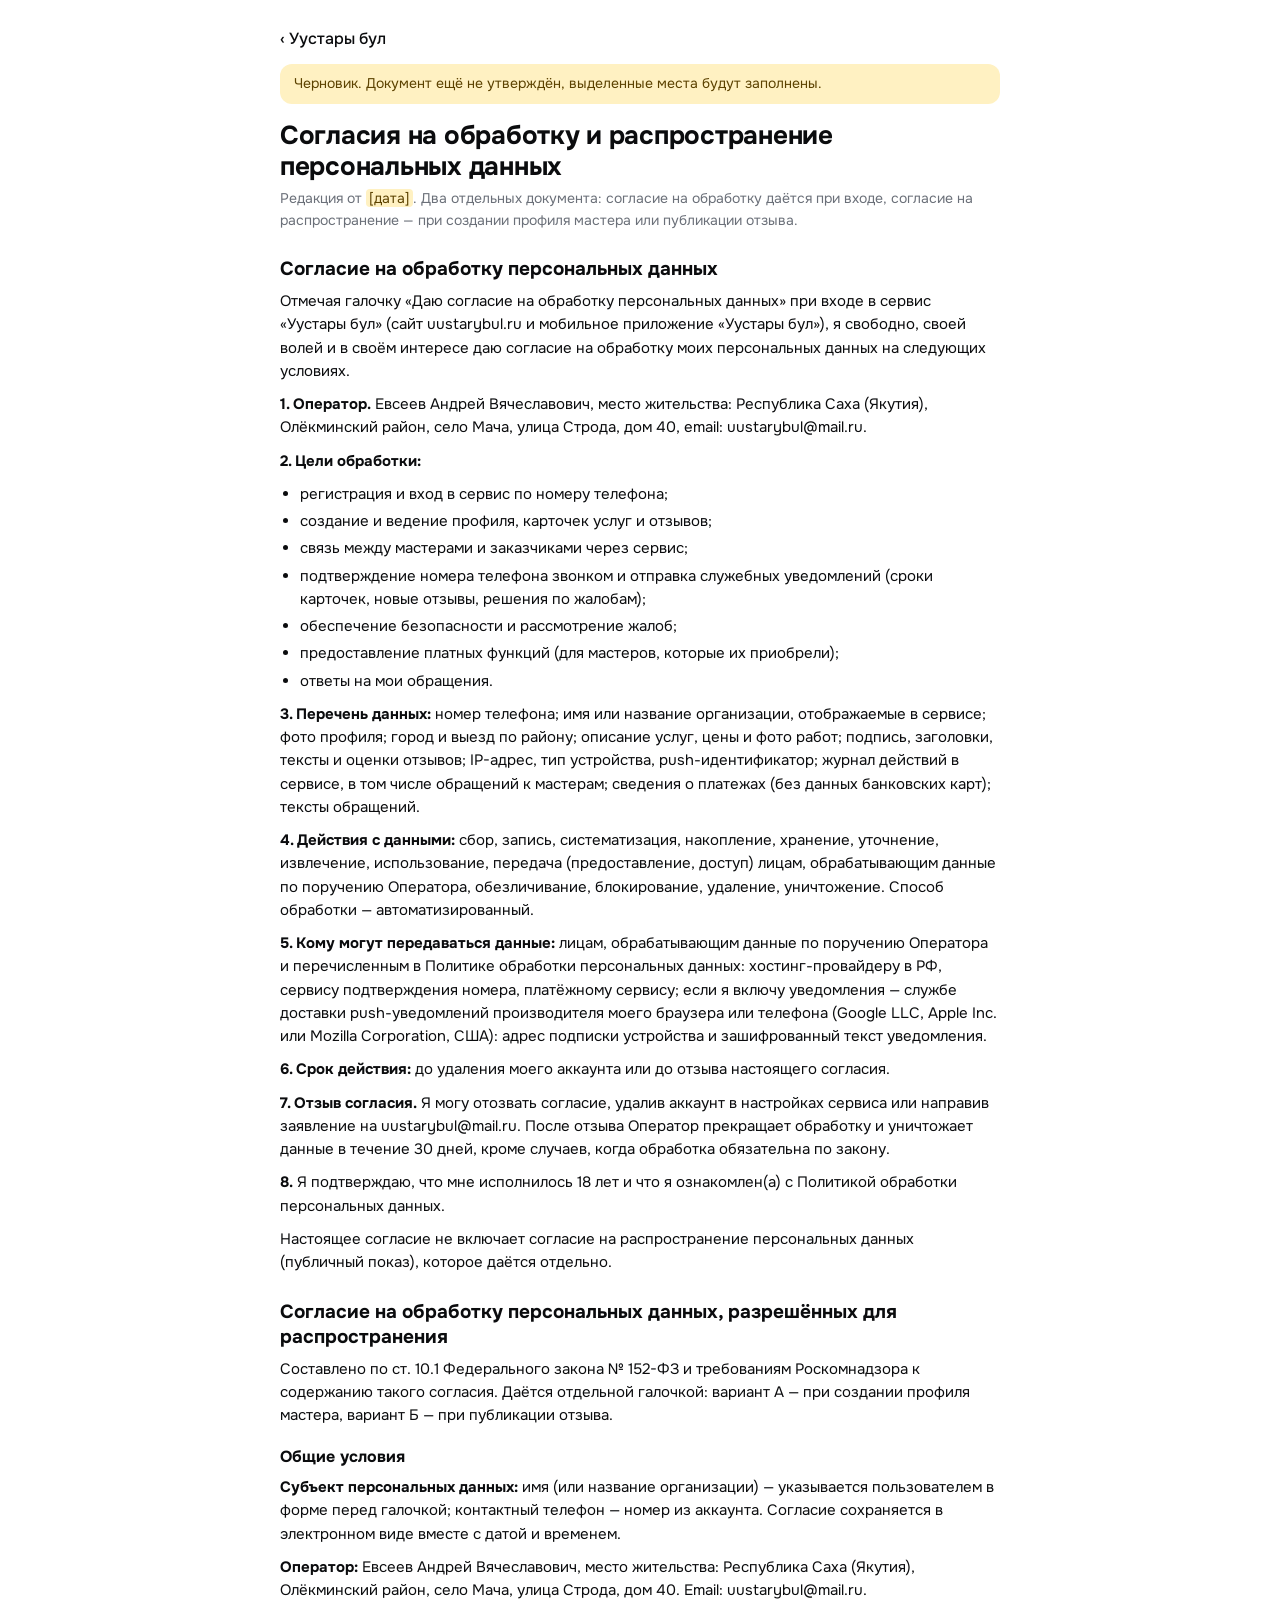
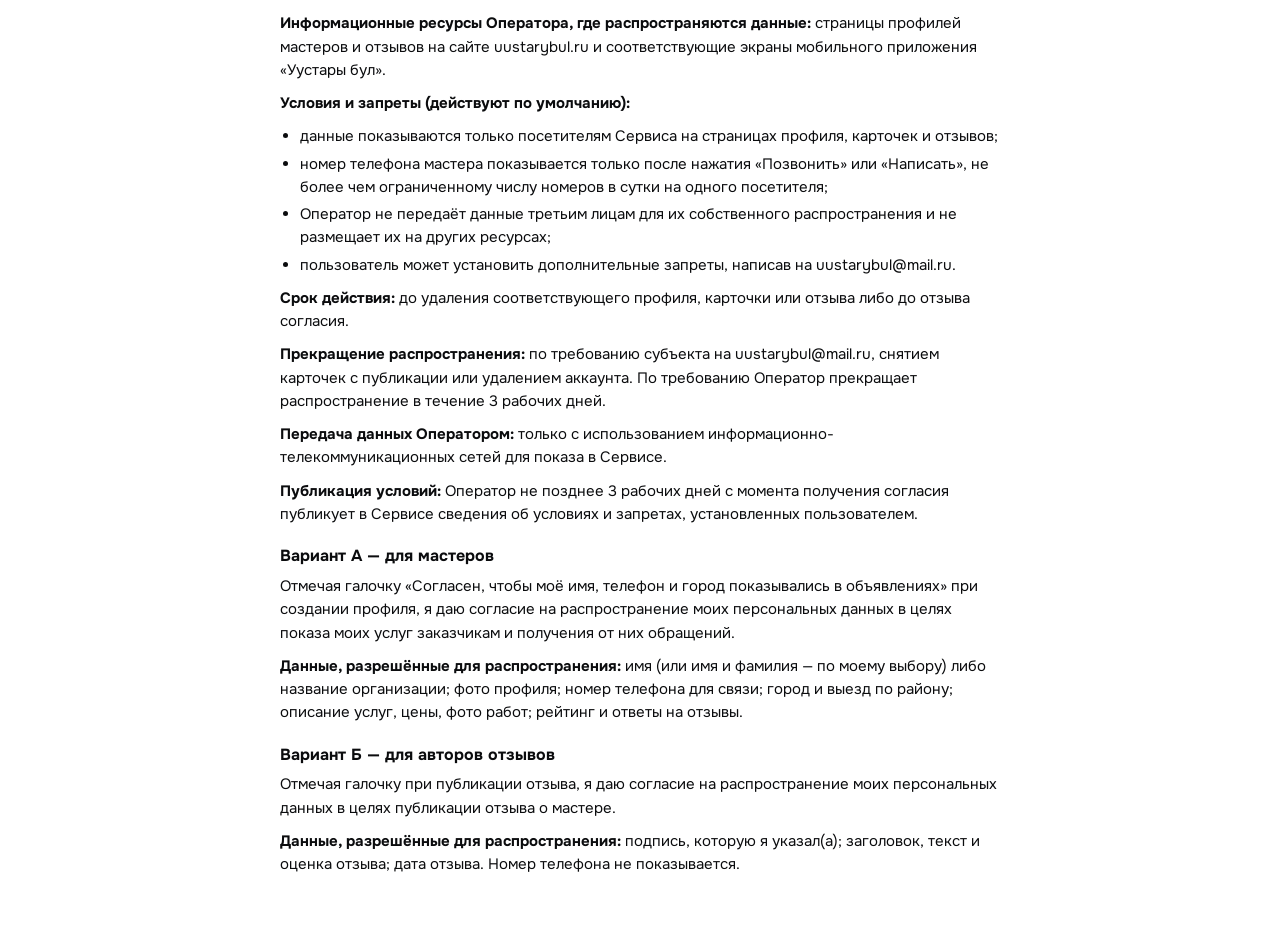
==== commit 906199aa: "Документы: ФИО оператора, Zvonok — ООО «Колл-Тулз»; платёжный сервис убран из получателей до оплаты " ====
--- a/docs/consents.html
+++ b/docs/consents.html
@@ -24,7 +24,7 @@
 
 <h2 id="processing">Согласие на обработку персональных данных</h2>
 <p>Отмечая галочку «Даю согласие на обработку персональных данных» при входе в сервис «Уустары бул» (сайт uustarybul.ru и мобильное приложение «Уустары бул»), я свободно, своей волей и в своём интересе даю согласие на обработку моих персональных данных на следующих условиях.</p>
-<p><b>1. Оператор.</b> <mark>[ФИО]</mark>, место жительства: Республика Саха (Якутия), Олёкминский район, село Мача, улица Строда, дом 40, email: uustarybul@mail.ru.</p>
+<p><b>1. Оператор.</b> Евсеев Андрей Вячеславович, место жительства: Республика Саха (Якутия), Олёкминский район, село Мача, улица Строда, дом 40, email: uustarybul@mail.ru.</p>
 <p><b>2. Цели обработки:</b></p>
 <ul>
 <li>регистрация и вход в сервис по номеру телефона;</li>
@@ -47,7 +47,7 @@
 <p>Составлено по ст. 10.1 Федерального закона № 152-ФЗ и требованиям Роскомнадзора к содержанию такого согласия. Даётся отдельной галочкой: вариант А — при создании профиля мастера, вариант Б — при публикации отзыва.</p>
 <h3>Общие условия</h3>
 <p><b>Субъект персональных данных:</b> имя (или название организации) — указывается пользователем в форме перед галочкой; контактный телефон — номер из аккаунта. Согласие сохраняется в электронном виде вместе с датой и временем.</p>
-<p><b>Оператор:</b> <mark>[ФИО]</mark>, место жительства: Республика Саха (Якутия), Олёкминский район, село Мача, улица Строда, дом 40. Email: uustarybul@mail.ru.</p>
+<p><b>Оператор:</b> Евсеев Андрей Вячеславович, место жительства: Республика Саха (Якутия), Олёкминский район, село Мача, улица Строда, дом 40. Email: uustarybul@mail.ru.</p>
 <p><b>Информационные ресурсы Оператора, где распространяются данные:</b> страницы профилей мастеров и отзывов на сайте uustarybul.ru и соответствующие экраны мобильного приложения «Уустары бул».</p>
 <p><b>Условия и запреты (действуют по умолчанию):</b></p>
 <ul>
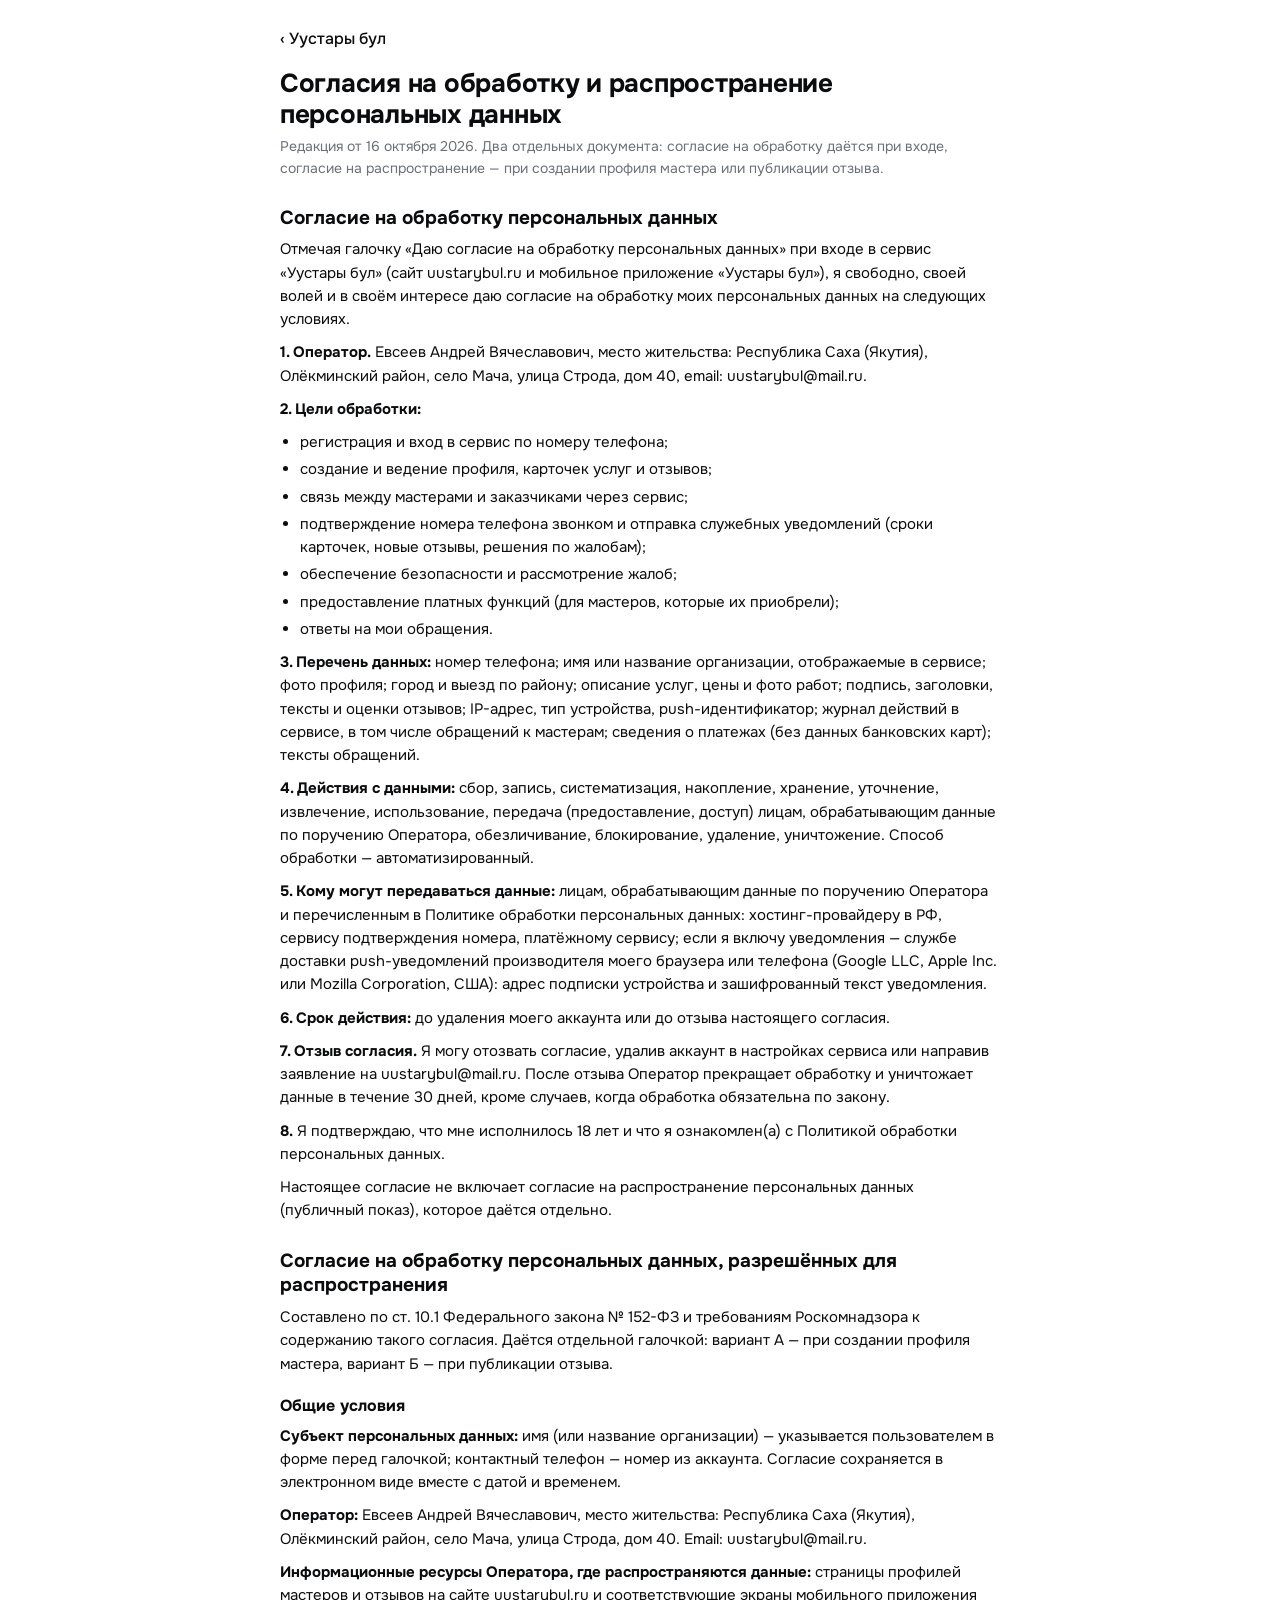
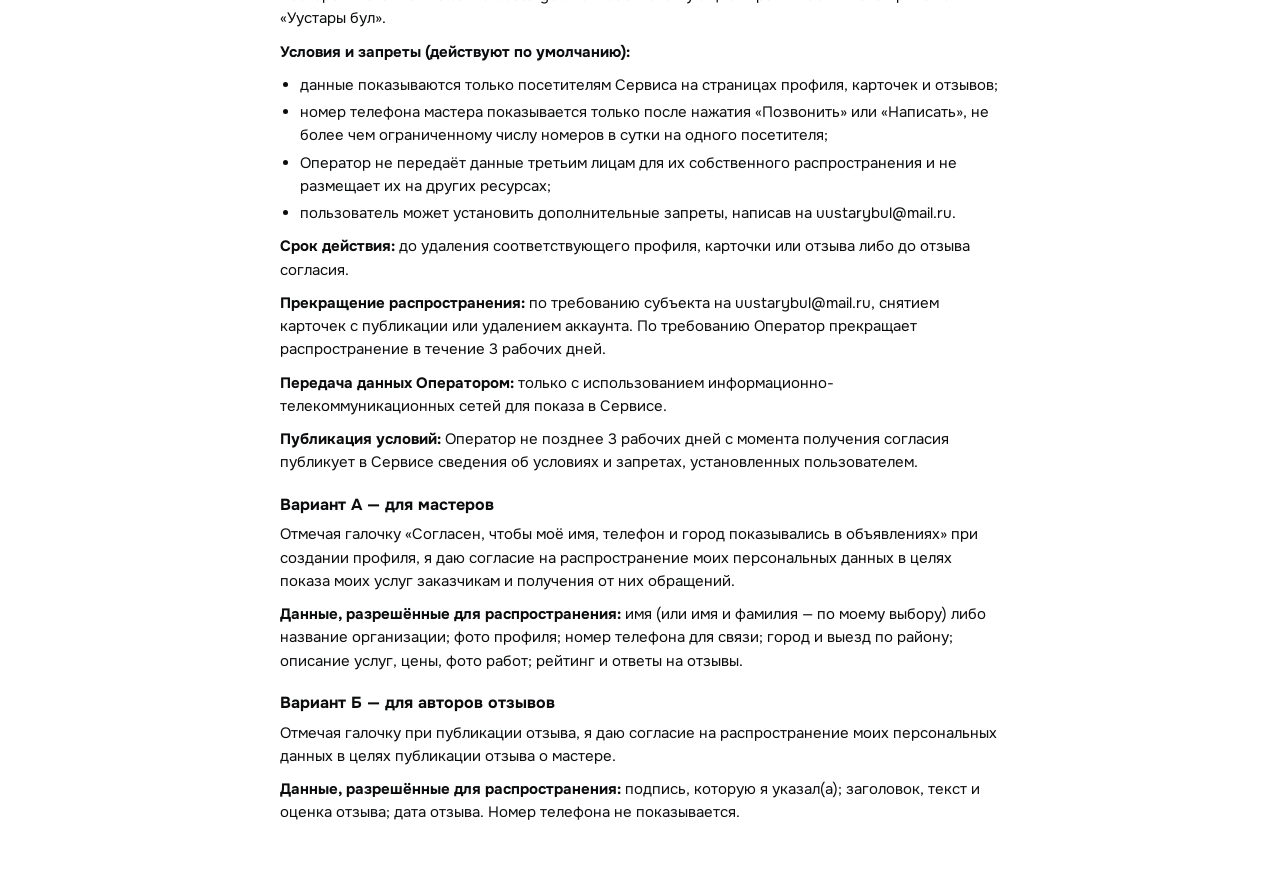
==== commit 32a4f024: "Документы утверждены: Политика, Соглашение и согласия — редакция 16.10.2026, версия согласий 2026-10" ====
--- a/docs/consents.html
+++ b/docs/consents.html
@@ -18,9 +18,8 @@
 <script>if(/github\.io$/.test(location.hostname))location.replace('https://uustarybul.ru/docs/'+location.pathname.split('/').pop()+location.hash)</script>
 <body><main><a class="back" href="../">‹ Уустары бул</a>
 <article class="doc">
-<div class="draft">Черновик. Документ ещё не утверждён, выделенные места будут заполнены.</div>
 <h1>Согласия на обработку и распространение персональных данных</h1>
-<p class="meta">Редакция от <mark>[дата]</mark>. Два отдельных документа: согласие на обработку даётся при входе, согласие на распространение — при создании профиля мастера или публикации отзыва.</p>
+<p class="meta">Редакция от 16 октября 2026. Два отдельных документа: согласие на обработку даётся при входе, согласие на распространение — при создании профиля мастера или публикации отзыва.</p>
 
 <h2 id="processing">Согласие на обработку персональных данных</h2>
 <p>Отмечая галочку «Даю согласие на обработку персональных данных» при входе в сервис «Уустары бул» (сайт uustarybul.ru и мобильное приложение «Уустары бул»), я свободно, своей волей и в своём интересе даю согласие на обработку моих персональных данных на следующих условиях.</p>
